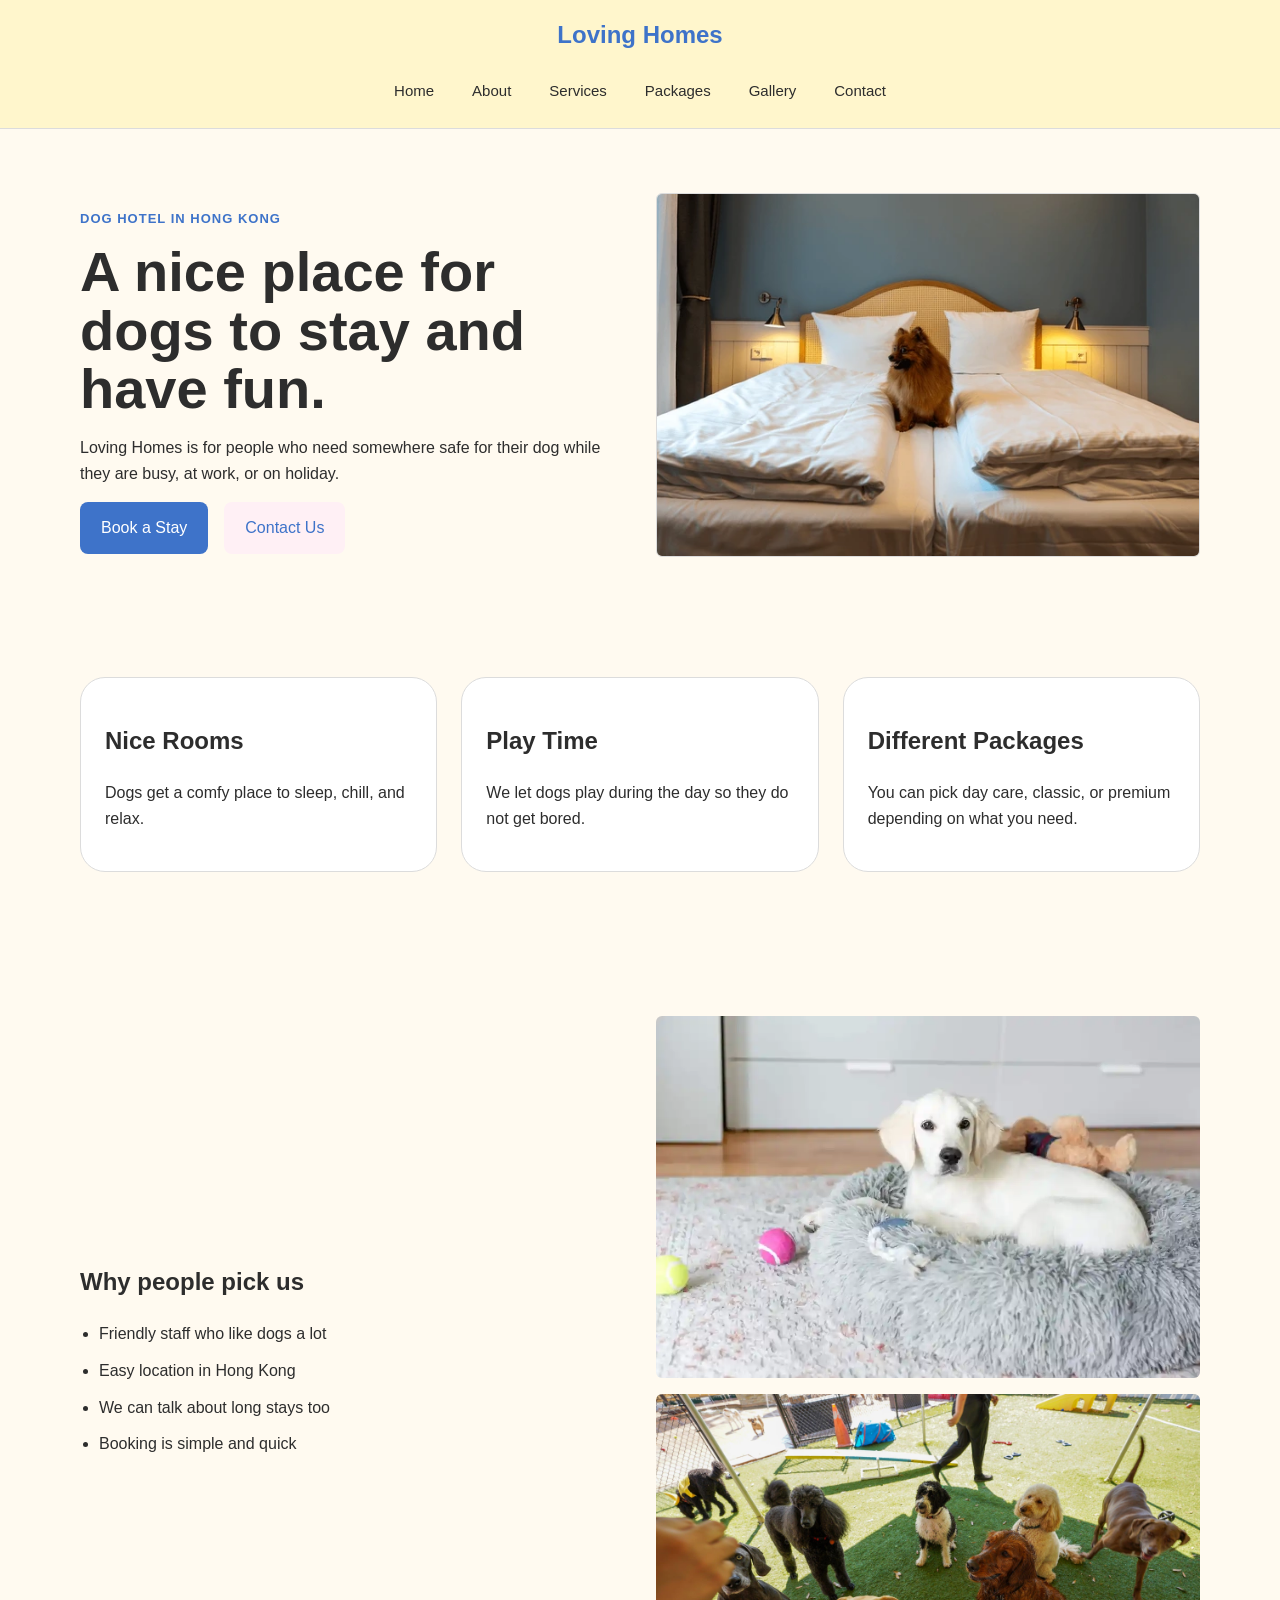
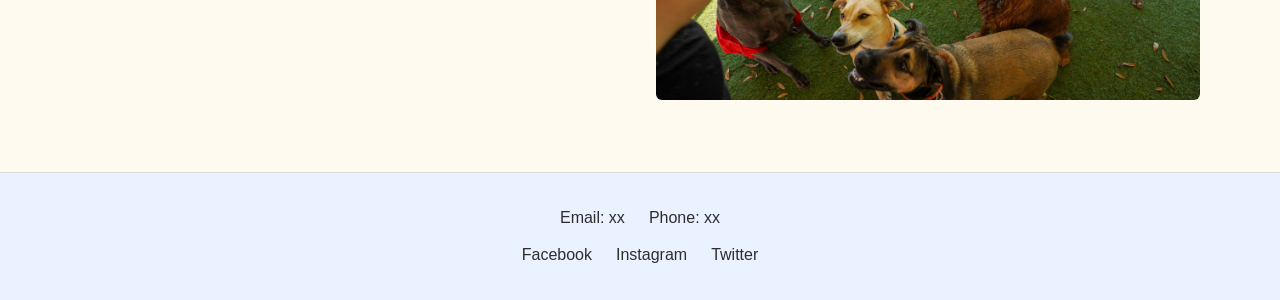
==== index.html @ 348a0caf "Add files via upload" ====
<!DOCTYPE html>
<html lang="en">
<head>
  <meta charset="UTF-8">
  <meta name="viewport" content="width=device-width, initial-scale=1.0">
  <title>Loving Homes</title>
  <link rel="stylesheet" href="../CSS/style.css">
</head>
<body>
  <header class="site-header">
    <div class="container nav-wrap">
      <a class="brand" href="index.html">Loving Homes</a>
      <button class="menu-toggle" type="button" aria-label="Open menu">Menu</button>
      <nav class="site-nav">
        <a href="index.html" class="active">Home</a>
        <a href="about.html">About</a>
        <a href="services.html">Services</a>
        <a href="packages.html">Packages</a>
        <a href="#">Gallery</a>
        <a href="contact.html">Contact</a>
      </nav>
    </div>
  </header>
  <main>
    <section class="hero">
      <div class="container hero-grid">
        <div class="hero-copy">
          <p class="eyebrow">Dog Hotel in Hong Kong</p>
          <h1>A nice place for dogs to stay and have fun.</h1>
          <p>Loving Homes is for people who need somewhere safe for their dog while they are busy, at work, or on holiday.</p>
          <div class="hero-actions">
            <a class="btn btn-primary" href="packages.html">Book a Stay</a>
            <a class="btn btn-secondary" href="contact.html">Contact Us</a>
          </div>
        </div>
        <div class="hero-media">
          <img src="../Images/hero.jpg" alt="Happy dog relaxing in a bright hotel room">
        </div>
      </div>
    </section>
    <section class="intro section">
      <div class="container cards">
        <article class="card">
          <h2>Nice Rooms</h2>
          <p>Dogs get a comfy place to sleep, chill, and relax.</p>
        </article>
        <article class="card">
          <h2>Play Time</h2>
          <p>We let dogs play during the day so they do not get bored.</p>
        </article>
        <article class="card">
          <h2>Different Packages</h2>
          <p>You can pick day care, classic, or premium depending on what you need.</p>
        </article>
      </div>
    </section>
    <section class="section feature-band">
      <div class="container split">
        <div>
          <h2>Why people pick us</h2>
          <ul class="feature-list">
            <li>Friendly staff who like dogs a lot</li>
            <li>Easy location in Hong Kong</li>
            <li>We can talk about long stays too</li>
            <li>Booking is simple and quick</li>
          </ul>
        </div>
        <div class="media-stack">
          <img src="../Images/room1.jpg" alt="Spacious dog room with bedding and toys">
          <img src="../Images/play1.jpg" alt="Dogs playing in a supervised activity area">
        </div>
      </div>
    </section>
  </main>
  <footer class="site-footer">
    <div class="container footer-grid">
      <div class="footer-contact">
        <p>Email: xx</p>
        <p>Phone: xx</p>
      </div>
      <div class="footer-social">
        <a href="https://facebook.com" target="_blank">Facebook</a>
        <a href="https://instagram.com" target="_blank">Instagram</a>
        <a href="https://twitter.com" target="_blank">Twitter</a>
      </div>
    </div>
  </footer>
  <script src="../JS/main.js"></script>
</body>
</html>
---- CSS/style.css ----
* {
  box-sizing: border-box;
}

body {
  margin: 0;
  font-family: Arial, Helvetica, sans-serif;
  color: #2d2d2d;
  background: #fffaf0;
  line-height: 1.6;
}

img {
  display: block;
  max-width: 100%;
  border-radius: 6px;
}

a {
  color: inherit;
  text-decoration: none;
}

.container {
  width: 90%;
  max-width: 1120px;
  margin: 0 auto;
}

.section {
  padding: 72px 0;
}

.site-header {
  position: sticky;
  top: 0;
  z-index: 10;
  background: #fff6cc;
  border-bottom: 1px solid #dcdcdc;
}

.nav-wrap {
  display: flex;
  flex-direction: column;
  align-items: center;
  gap: 16px;
  padding: 16px 0;
}

.brand {
  font-size: 24px;
  font-weight: 700;
  color: #3e73c9;
}

.site-nav {
  display: flex;
  flex-wrap: wrap;
  justify-content: center;
  gap: 10px;
  width: 100%;
}

.site-nav a {
  padding: 9px 14px;
  font-size: 15px;
}

.menu-toggle {
  display: none;
  border: 0;
  padding: 11px 16px;
  border-radius: 6px;
  background: #3e73c9;
  color: #ffffff;
}

.hero {
  padding: 64px 0 48px;
}

.hero-grid,
.split,
.footer-grid {
  display: grid;
  grid-template-columns: repeat(2, minmax(0, 1fr));
  gap: 32px;
  align-items: center;
}

.cards,
.package-grid,
.gallery-grid {
  display: grid;
  grid-template-columns: repeat(3, minmax(0, 1fr));
  gap: 24px;
}

.contact-grid {
  display: grid;
  justify-items: center;
}

.hero-copy h1,
.page-banner h1 {
  margin: 0 0 16px;
  font-size: 56px;
  line-height: 1.05;
}

.hero-copy p {
  max-width: 580px;
}

.eyebrow {
  font-size: 13px;
  font-weight: 700;
  letter-spacing: 1px;
  text-transform: uppercase;
  color: #3e73c9;
}

.hero-media img,
.card,
.package-card,
.contact-form,
.gallery-grid img {
  border: 1px solid #dcdcdc;
}

.card,
.package-card,
.contact-form {
  background: #ffffff;
  border-radius: 25px;
}

.card,
.package-card {
  padding: 24px;
}

.gallery-grid img {
  width: 100%;
  height: 250px;
  object-fit: cover;
}

.hero-actions {
  display: flex;
  flex-wrap: wrap;
  gap: 16px;
}

.btn {
  display: inline-block;
  padding: 13px 21px;
  border: 0;
  border-radius: 8px;
}

.btn-primary {
  background: #3e73c9;
  color: #ffffff;
}

.btn-secondary {
  background: #fff0f5;
  color: #3e73c9;
}

.feature-list {
  padding-left: 19px;
}

.feature-list li {
  margin-bottom: 11px;
}

.media-stack {
  display: grid;
  gap: 16px;
}

.page-main {
  min-height: 600px;
}

.page-banner {
  padding: 64px 0 24px;
}

.warm-bg {
  background: #fff6cc;
}

.price {
  font-size: 18px;
  font-weight: 700;
  color: #3e73c9;
}

.big-price {
  font-size: 22px;
}

.contact-form {
  width: 100%;
  max-width: 760px;
  padding: 27px;
}

.form-row {
  display: grid;
  gap: 6px;
  margin-bottom: 16px;
}

.form-row input,
.form-row select,
.form-row textarea {
  width: 100%;
  padding: 14px 16px;
  border: 1px solid #bfc8cf;
  border-radius: 14px;
  font: inherit;
}

.form-row input:focus,
.form-row select:focus,
.form-row textarea:focus {
  outline: 2px solid rgba(62, 115, 201, 0.2);
  border-color: #3e73c9;
}

.error-message {
  min-height: 16px;
  color: #b42318;
}

.field-error {
  border-color: #b42318 !important;
}

.form-status {
  margin-top: 16px;
  font-weight: 700;
}

.site-footer {
  padding: 32px 0;
  background: #eaf2ff;
  border-top: 1px solid #dcdcdc;
}

.footer-grid {
  grid-template-columns: minmax(0, 1fr);
  justify-items: center;
  text-align: center;
  gap: 12px;
}

.footer-contact,
.footer-social {
  display: flex;
  flex-wrap: wrap;
  justify-content: center;
  gap: 24px;
}

.footer-contact p,
.footer-social a {
  margin: 0;
}

@media (max-width: 900px) {
  .hero-grid,
  .split,
  .footer-grid,
  .cards,
  .package-grid,
  .gallery-grid {
    grid-template-columns: minmax(0, 1fr);
  }

  .hero-copy h1,
  .page-banner h1 {
    font-size: 42px;
  }
}

@media (max-width: 680px) {
  .container {
    width: min(92%, 100%);
  }

  .menu-toggle {
    display: inline-flex;
  }

  .site-nav {
    display: none;
    flex-direction: column;
    align-items: stretch;
    padding-top: 8px;
  }

  .site-nav.open {
    display: flex;
  }

  .section {
    padding: 56px 0;
  }

  .nav-wrap {
    align-items: stretch;
  }

  .brand {
    text-align: center;
  }

  .hero,
  .page-banner {
    padding-top: 48px;
  }

  .hero-copy h1,
  .page-banner h1 {
    font-size: 34px;
  }

  .contact-form {
    padding: 20px;
  }

  .footer-contact,
  .footer-social {
    gap: 12px;
  }
}
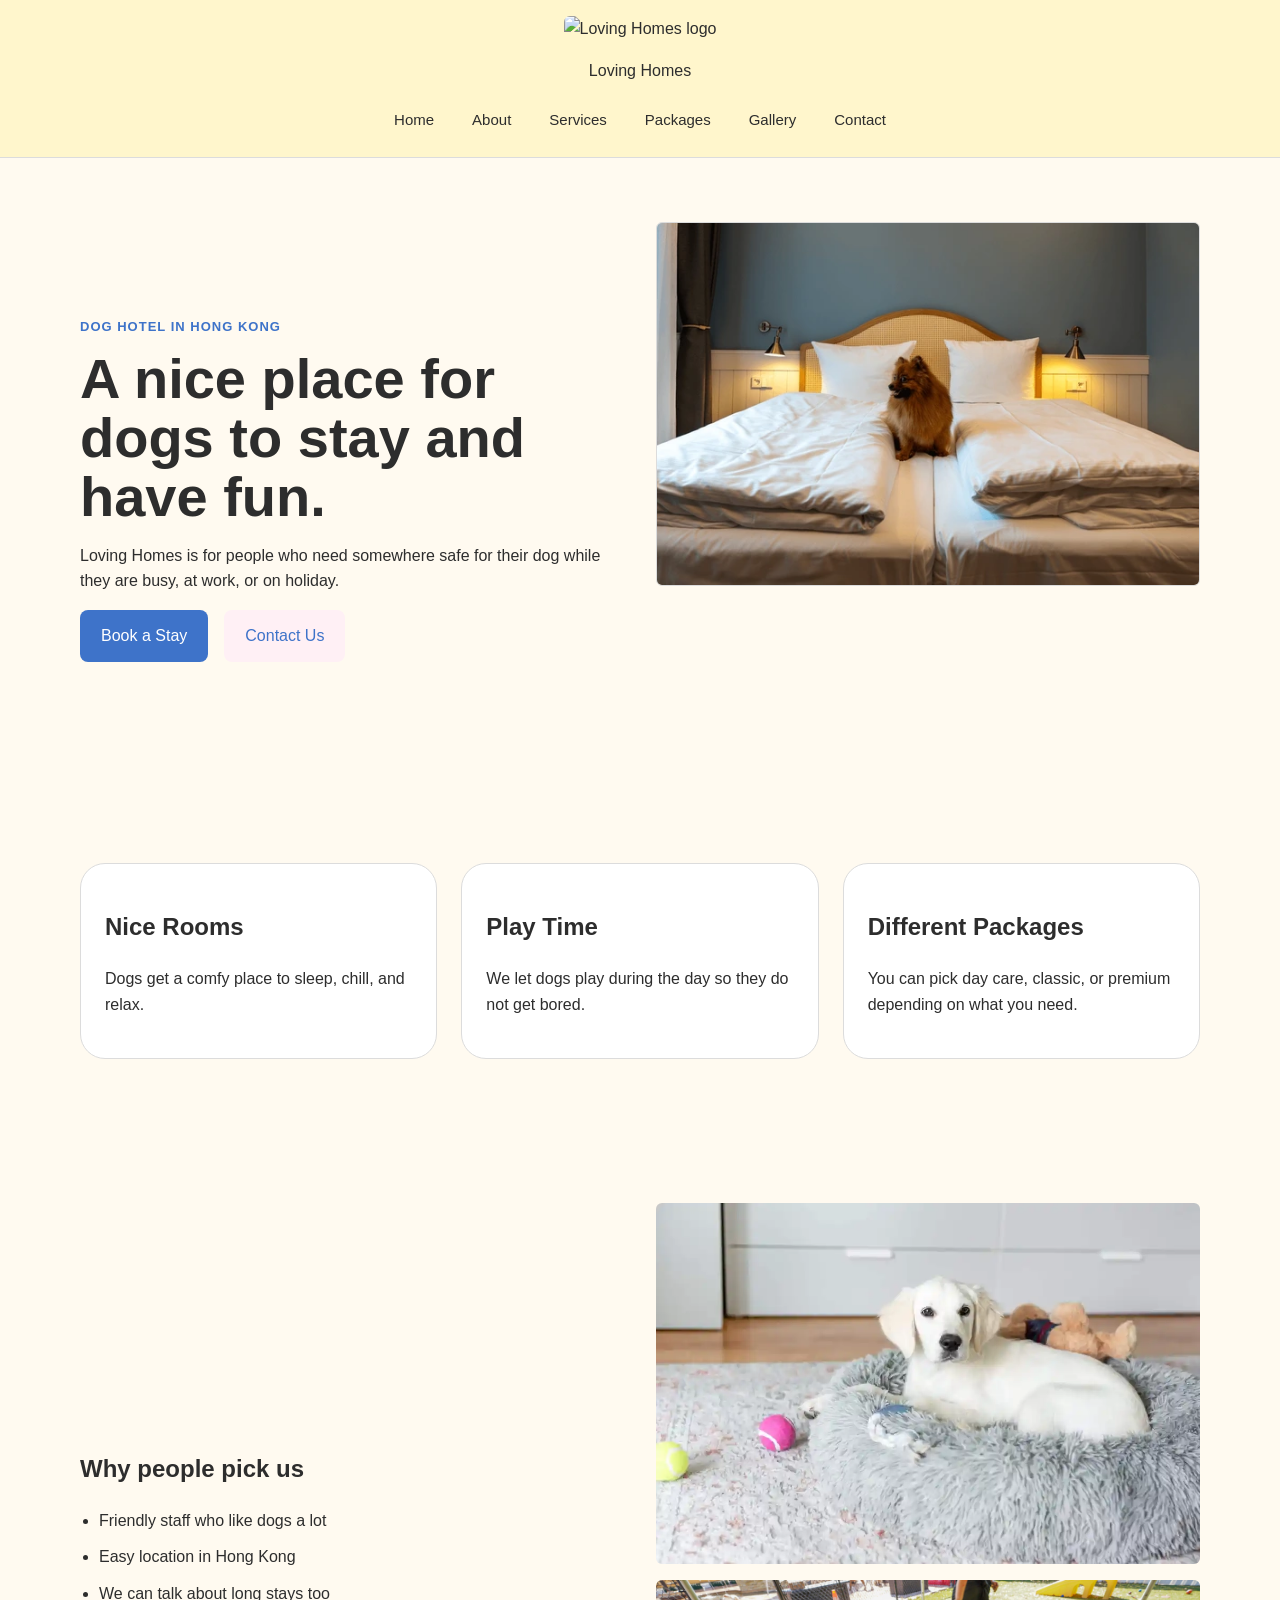
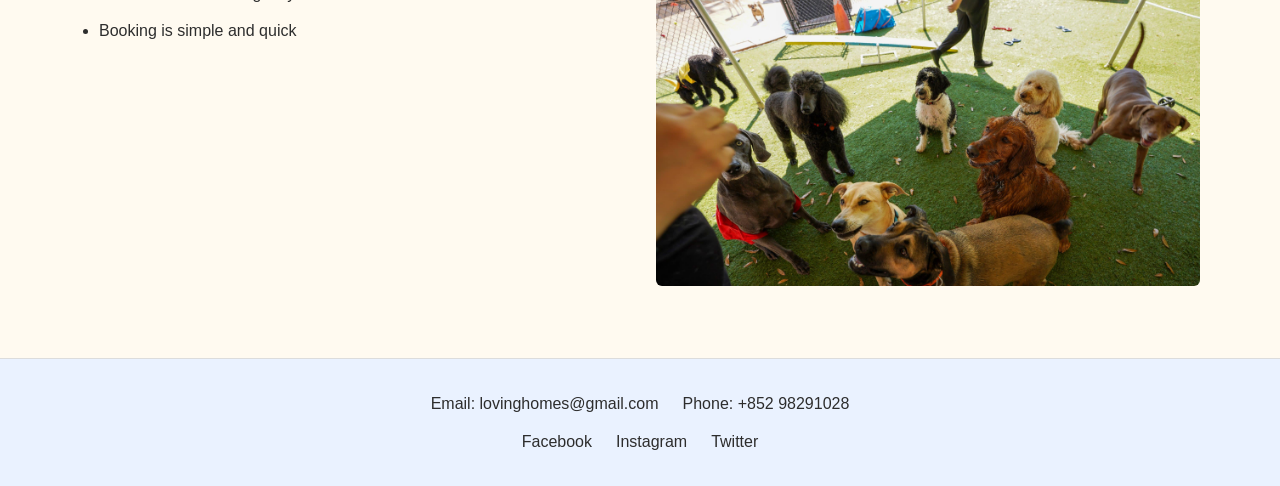
==== commit 7ee655be: "Add files via upload" ====
--- a/index.html
+++ b/index.html
@@ -1,4 +1,4 @@
-<!DOCTYPE html>
+﻿<!DOCTYPE html>
 <html lang="en">
 <head>
   <meta charset="UTF-8">
@@ -9,7 +9,10 @@
 <body>
   <header class="site-header">
     <div class="container nav-wrap">
-      <a class="brand" href="index.html">Loving Homes</a>
+      <a class="brand-logo" href="index.html">
+        <img src="../Images/logo.png" alt="Loving Homes logo">
+      </a>
+      <a class="brand-name" href="index.html">Loving Homes</a>
       <button class="menu-toggle" type="button" aria-label="Open menu">Menu</button>
       <nav class="site-nav">
         <a href="index.html" class="active">Home</a>
@@ -35,6 +38,12 @@
         </div>
         <div class="hero-media">
           <img src="../Images/hero.jpg" alt="Happy dog relaxing in a bright hotel room">
+          <a class="hero-ad-link" href="services.html" aria-label="View services">
+            <video autoplay muted loop playsinline aria-label="Loving Homes advertisement video">
+              <source src="../ad.mp4" type="video/mp4">
+              Your browser does not support the video tag.
+            </video>
+          </a>
         </div>
       </div>
     </section>
@@ -75,16 +84,20 @@
   <footer class="site-footer">
     <div class="container footer-grid">
       <div class="footer-contact">
-        <p>Email: xx</p>
-        <p>Phone: xx</p>
+        <p>Email: lovinghomes@gmail.com</p>
+        <p>Phone: +852 98291028</p>
       </div>
       <div class="footer-social">
-        <a href="https://facebook.com" target="_blank">Facebook</a>
-        <a href="https://instagram.com" target="_blank">Instagram</a>
-        <a href="https://twitter.com" target="_blank">Twitter</a>
+        <a href="https://facebook.com/loving_homes" target="_blank">Facebook</a>
+        <a href="https://instagram.com/loving_homes" target="_blank">Instagram</a>
+        <a href="https://twitter.com/loving_homes" target="_blank">Twitter</a>
       </div>
     </div>
   </footer>
   <script src="../JS/main.js"></script>
 </body>
 </html>
+
+
+
+
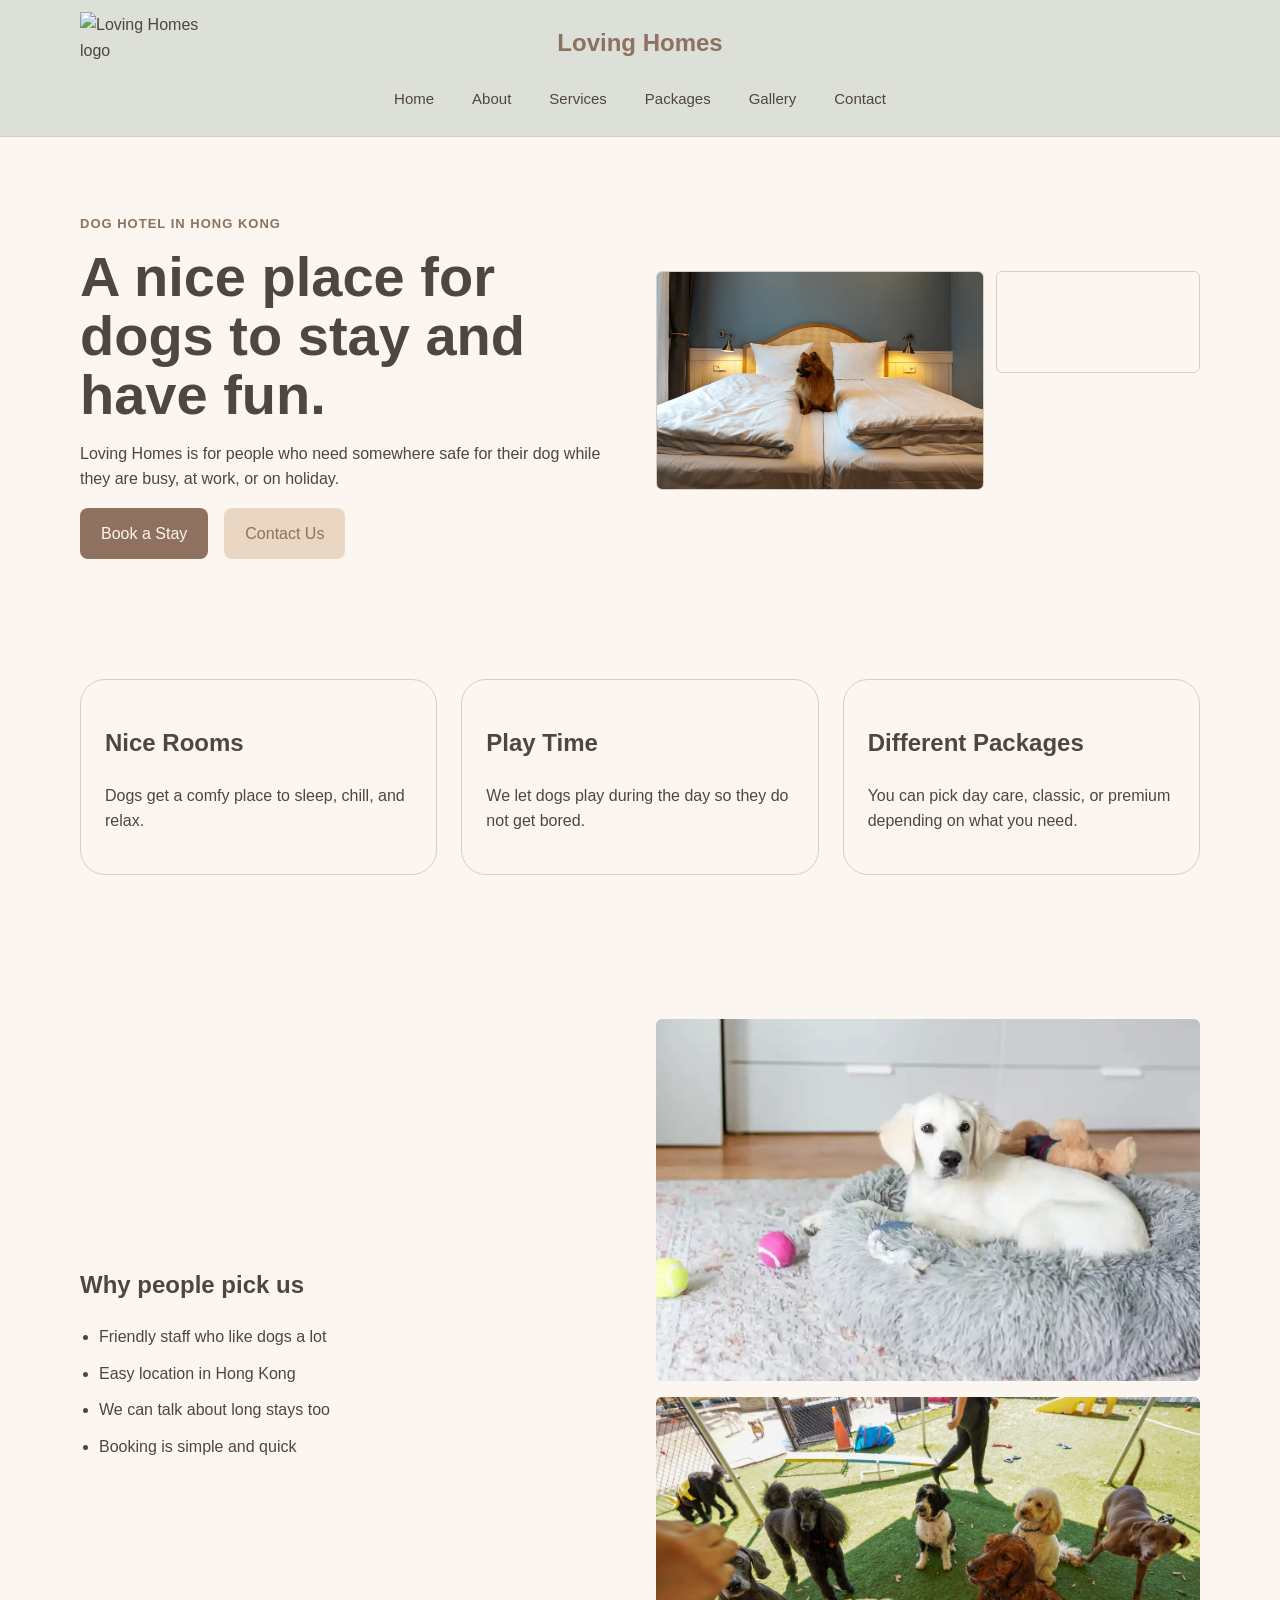
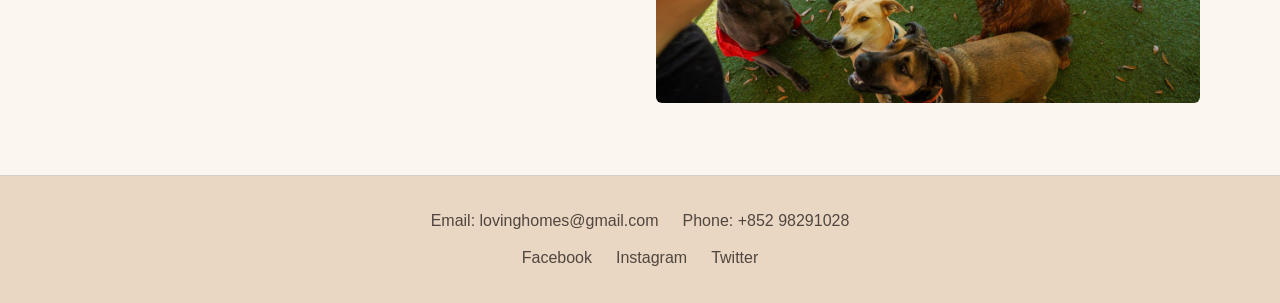
==== commit 5988a5cb: "Update file paths for CSS, images, and scripts" ====
--- a/index.html
+++ b/index.html
@@ -1,103 +1,104 @@
-﻿<!DOCTYPE html>
-<html lang="en">
-<head>
-  <meta charset="UTF-8">
-  <meta name="viewport" content="width=device-width, initial-scale=1.0">
-  <title>Loving Homes</title>
-  <link rel="stylesheet" href="../CSS/style.css">
-</head>
-<body>
-  <header class="site-header">
-    <div class="container nav-wrap">
-      <a class="brand-logo" href="index.html">
-        <img src="../Images/logo.png" alt="Loving Homes logo">
-      </a>
-      <a class="brand-name" href="index.html">Loving Homes</a>
-      <button class="menu-toggle" type="button" aria-label="Open menu">Menu</button>
-      <nav class="site-nav">
-        <a href="index.html" class="active">Home</a>
-        <a href="about.html">About</a>
-        <a href="services.html">Services</a>
-        <a href="packages.html">Packages</a>
-        <a href="#">Gallery</a>
-        <a href="contact.html">Contact</a>
-      </nav>
-    </div>
-  </header>
-  <main>
-    <section class="hero">
-      <div class="container hero-grid">
-        <div class="hero-copy">
-          <p class="eyebrow">Dog Hotel in Hong Kong</p>
-          <h1>A nice place for dogs to stay and have fun.</h1>
-          <p>Loving Homes is for people who need somewhere safe for their dog while they are busy, at work, or on holiday.</p>
-          <div class="hero-actions">
-            <a class="btn btn-primary" href="packages.html">Book a Stay</a>
-            <a class="btn btn-secondary" href="contact.html">Contact Us</a>
-          </div>
-        </div>
-        <div class="hero-media">
-          <img src="../Images/hero.jpg" alt="Happy dog relaxing in a bright hotel room">
-          <a class="hero-ad-link" href="services.html" aria-label="View services">
-            <video autoplay muted loop playsinline aria-label="Loving Homes advertisement video">
-              <source src="../ad.mp4" type="video/mp4">
-              Your browser does not support the video tag.
-            </video>
-          </a>
-        </div>
-      </div>
-    </section>
-    <section class="intro section">
-      <div class="container cards">
-        <article class="card">
-          <h2>Nice Rooms</h2>
-          <p>Dogs get a comfy place to sleep, chill, and relax.</p>
-        </article>
-        <article class="card">
-          <h2>Play Time</h2>
-          <p>We let dogs play during the day so they do not get bored.</p>
-        </article>
-        <article class="card">
-          <h2>Different Packages</h2>
-          <p>You can pick day care, classic, or premium depending on what you need.</p>
-        </article>
-      </div>
-    </section>
-    <section class="section feature-band">
-      <div class="container split">
-        <div>
-          <h2>Why people pick us</h2>
-          <ul class="feature-list">
-            <li>Friendly staff who like dogs a lot</li>
-            <li>Easy location in Hong Kong</li>
-            <li>We can talk about long stays too</li>
-            <li>Booking is simple and quick</li>
-          </ul>
-        </div>
-        <div class="media-stack">
-          <img src="../Images/room1.jpg" alt="Spacious dog room with bedding and toys">
-          <img src="../Images/play1.jpg" alt="Dogs playing in a supervised activity area">
-        </div>
-      </div>
-    </section>
-  </main>
-  <footer class="site-footer">
-    <div class="container footer-grid">
-      <div class="footer-contact">
-        <p>Email: lovinghomes@gmail.com</p>
-        <p>Phone: +852 98291028</p>
-      </div>
-      <div class="footer-social">
-        <a href="https://facebook.com/loving_homes" target="_blank">Facebook</a>
-        <a href="https://instagram.com/loving_homes" target="_blank">Instagram</a>
-        <a href="https://twitter.com/loving_homes" target="_blank">Twitter</a>
-      </div>
-    </div>
-  </footer>
-  <script src="../JS/main.js"></script>
-</body>
-</html>
+<!DOCTYPE html>
+<html lang="en">
+<head>
+  <meta charset="UTF-8">
+  <meta name="viewport" content="width=device-width, initial-scale=1.0">
+  <title>Loving Homes</title>
+  <link rel="stylesheet" href="CSS/style.css">
+</head>
+<body>
+  <header class="site-header">
+    <div class="container nav-wrap">
+      <a class="brand-logo" href="index.html">
+        <img src="Images/logo.png" alt="Loving Homes logo">
+      </a>
+      <a class="brand-name" href="index.html">Loving Homes</a>
+      <button class="menu-toggle" type="button" aria-label="Open menu">Menu</button>
+      <nav class="site-nav">
+        <a href="index.html" class="active">Home</a>
+        <a href="HTML/about.html">About</a>
+        <a href="HTML/services.html">Services</a>
+        <a href="HTML/packages.html">Packages</a>
+        <a href="#">Gallery</a>
+        <a href="HTML/contact.html">Contact</a>
+      </nav>
+    </div>
+  </header>
 
+  <main>
+    <section class="hero">
+      <div class="container hero-grid">
+        <div class="hero-copy">
+          <p class="eyebrow">Dog Hotel in Hong Kong</p>
+          <h1>A nice place for dogs to stay and have fun.</h1>
+          <p>Loving Homes is for people who need somewhere safe for their dog while they are busy, at work, or on holiday.</p>
+          <div class="hero-actions">
+            <a class="btn btn-primary" href="HTML/packages.html">Book a Stay</a>
+            <a class="btn btn-secondary" href="HTML/contact.html">Contact Us</a>
+          </div>
+        </div>
+        <div class="hero-media">
+          <img src="Images/hero.jpg" alt="Happy dog relaxing in a bright hotel room">
+          <a class="hero-ad-link" href="HTML/services.html" aria-label="View services">
+            <video autoplay muted loop playsinline aria-label="Loving Homes advertisement video">
+              <source src="ad.mp4" type="video/mp4">
+              Your browser does not support the video tag.
+            </video>
+          </a>
+        </div>
+      </div>
+    </section>
 
+    <section class="intro section">
+      <div class="container cards">
+        <article class="card">
+          <h2>Nice Rooms</h2>
+          <p>Dogs get a comfy place to sleep, chill, and relax.</p>
+        </article>
+        <article class="card">
+          <h2>Play Time</h2>
+          <p>We let dogs play during the day so they do not get bored.</p>
+        </article>
+        <article class="card">
+          <h2>Different Packages</h2>
+          <p>You can pick day care, classic, or premium depending on what you need.</p>
+        </article>
+      </div>
+    </section>
 
+    <section class="section feature-band">
+      <div class="container split">
+        <div>
+          <h2>Why people pick us</h2>
+          <ul class="feature-list">
+            <li>Friendly staff who like dogs a lot</li>
+            <li>Easy location in Hong Kong</li>
+            <li>We can talk about long stays too</li>
+            <li>Booking is simple and quick</li>
+          </ul>
+        </div>
+        <div class="media-stack">
+          <img src="Images/room1.jpg" alt="Spacious dog room with bedding and toys">
+          <img src="Images/play1.jpg" alt="Dogs playing in a supervised activity area">
+        </div>
+      </div>
+    </section>
+  </main>
 
+  <footer class="site-footer">
+    <div class="container footer-grid">
+      <div class="footer-contact">
+        <p>Email: lovinghomes@gmail.com</p>
+        <p>Phone: +852 98291028</p>
+      </div>
+      <div class="footer-social">
+        <a href="https://facebook.com/loving_homes" target="_blank">Facebook</a>
+        <a href="https://instagram.com/loving_homes" target="_blank">Instagram</a>
+        <a href="https://twitter.com/loving_homes" target="_blank">Twitter</a>
+      </div>
+    </div>
+  </footer>
+
+  <script src="JS/main.js"></script>
+</body>
+</html>
--- a/CSS/style.css
+++ b/CSS/style.css
@@ -1,12 +1,21 @@
-* {
-  box-sizing: border-box;
+* {
+  box-sizing: border-box;
+}
+
+:root {
+  --color-sage: #dce0d9;
+  --color-cream: #fbf6ef;
+  --color-peach: #ead7c3;
+  --color-text: #4f463f;
+  --color-accent: #8f715f;
+  --color-border: #d8cec4;
 }
 
 body {
   margin: 0;
   font-family: Arial, Helvetica, sans-serif;
-  color: #2d2d2d;
-  background: #fffaf0;
+  color: var(--color-text);
+  background: var(--color-cream);
   line-height: 1.6;
 }
 
@@ -21,10 +30,22 @@
   text-decoration: none;
 }
 
-.container {
-  width: 90%;
-  max-width: 1120px;
-  margin: 0 auto;
+.container {
+  width: 90%;
+  max-width: 1120px;
+  margin: 0 auto;
+}
+
+.sr-only {
+  position: absolute;
+  width: 1px;
+  height: 1px;
+  padding: 0;
+  margin: -1px;
+  overflow: hidden;
+  clip: rect(0, 0, 0, 0);
+  white-space: nowrap;
+  border: 0;
 }
 
 .section {
@@ -35,30 +56,83 @@
   position: sticky;
   top: 0;
   z-index: 10;
-  background: #fff6cc;
-  border-bottom: 1px solid #dcdcdc;
-}
-
-.nav-wrap {
-  display: flex;
-  flex-direction: column;
-  align-items: center;
-  gap: 16px;
-  padding: 16px 0;
-}
-
-.brand {
+  background: var(--color-sage);
+  border-bottom: 1px solid var(--color-border);
+}
+
+.nav-wrap {
+  position: relative;
+  display: flex;
+  flex-direction: column;
+  align-items: center;
+  gap: 16px;
+  padding: 24px 0 16px;
+}
+
+.brand-logo {
+  position: absolute;
+  top: 12px;
+  left: 0;
+  display: inline-flex;
+  align-items: center;
+}
+
+.brand-logo img {
+  width: 140px;
+  height: 140px;
+  object-fit: contain;
+  border-radius: 0;
+}
+
+.brand-name {
   font-size: 24px;
   font-weight: 700;
-  color: #3e73c9;
-}
-
-.site-nav {
-  display: flex;
-  flex-wrap: wrap;
-  justify-content: center;
-  gap: 10px;
-  width: 100%;
+  color: var(--color-accent);
+  text-align: center;
+}
+
+.site-nav {
+  display: flex;
+  flex-wrap: wrap;
+  justify-content: center;
+  gap: 10px;
+  width: 100%;
+}
+
+.site-search {
+  display: flex;
+  flex-wrap: wrap;
+  justify-content: center;
+  align-items: center;
+  gap: 12px;
+  width: 100%;
+}
+
+.site-search input {
+  width: min(320px, 100%);
+  padding: 12px 16px;
+  border: 1px solid var(--color-border);
+  border-radius: 999px;
+  font: inherit;
+  background: #ffffff;
+}
+
+.site-search input:focus {
+  outline: 2px solid rgba(143, 113, 95, 0.2);
+  border-color: var(--color-accent);
+}
+
+.site-search-button {
+  padding: 12px 20px;
+  cursor: pointer;
+}
+
+.search-status {
+  width: 100%;
+  margin: 0;
+  text-align: center;
+  font-size: 14px;
+  color: var(--color-accent);
 }
 
 .site-nav a {
@@ -71,8 +145,8 @@
   border: 0;
   padding: 11px 16px;
   border-radius: 6px;
-  background: #3e73c9;
-  color: #ffffff;
+  background: var(--color-accent);
+  color: var(--color-cream);
 }
 
 .hero {
@@ -117,21 +191,50 @@
   font-weight: 700;
   letter-spacing: 1px;
   text-transform: uppercase;
-  color: #3e73c9;
+  color: var(--color-accent);
 }
 
 .hero-media img,
+.hero-media video,
 .card,
 .package-card,
 .contact-form,
 .gallery-grid img {
-  border: 1px solid #dcdcdc;
+  border: 1px solid var(--color-border);
+}
+
+.hero-media {
+  display: grid;
+  grid-template-columns: minmax(0, 1fr) minmax(0, 0.62fr);
+  align-items: start;
+  gap: 12px;
+}
+
+.hero-media img {
+  width: 100%;
+  height: 100%;
+  object-fit: cover;
+}
+
+.hero-media video {
+  width: 100%;
+  max-height: 320px;
+  object-fit: cover;
+  border-radius: 6px;
+}
+
+.hero-ad-link {
+  display: block;
+}
+
+.hero-ad-link video {
+  pointer-events: none;
 }
 
 .card,
 .package-card,
 .contact-form {
-  background: #ffffff;
+  background: var(--color-cream);
   border-radius: 25px;
 }
 
@@ -152,21 +255,21 @@
   gap: 16px;
 }
 
-.btn {
-  display: inline-block;
-  padding: 13px 21px;
-  border: 0;
-  border-radius: 8px;
+.btn {
+  display: inline-block;
+  padding: 13px 21px;
+  border: 0;
+  border-radius: 8px;
 }
 
 .btn-primary {
-  background: #3e73c9;
-  color: #ffffff;
+  background: var(--color-accent);
+  color: var(--color-cream);
 }
 
 .btn-secondary {
-  background: #fff0f5;
-  color: #3e73c9;
+  background: var(--color-peach);
+  color: var(--color-accent);
 }
 
 .feature-list {
@@ -182,6 +285,25 @@
   gap: 16px;
 }
 
+.services-media {
+  display: grid;
+  grid-template-columns: minmax(0, 1fr) minmax(0, 0.8fr);
+  gap: 12px;
+  align-items: start;
+}
+
+.services-media img,
+.services-media video {
+  width: 100%;
+  border: 1px solid var(--color-border);
+  border-radius: 6px;
+}
+
+.services-media video {
+  max-height: 280px;
+  object-fit: cover;
+}
+
 .page-main {
   min-height: 600px;
 }
@@ -191,13 +313,13 @@
 }
 
 .warm-bg {
-  background: #fff6cc;
+  background: var(--color-sage);
 }
 
 .price {
   font-size: 18px;
   font-weight: 700;
-  color: #3e73c9;
+  color: var(--color-accent);
 }
 
 .big-price {
@@ -221,7 +343,7 @@
 .form-row textarea {
   width: 100%;
   padding: 14px 16px;
-  border: 1px solid #bfc8cf;
+  border: 1px solid var(--color-border);
   border-radius: 14px;
   font: inherit;
 }
@@ -229,8 +351,8 @@
 .form-row input:focus,
 .form-row select:focus,
 .form-row textarea:focus {
-  outline: 2px solid rgba(62, 115, 201, 0.2);
-  border-color: #3e73c9;
+  outline: 2px solid rgba(143, 113, 95, 0.2);
+  border-color: var(--color-accent);
 }
 
 .error-message {
@@ -249,8 +371,8 @@
 
 .site-footer {
   padding: 32px 0;
-  background: #eaf2ff;
-  border-top: 1px solid #dcdcdc;
+  background: var(--color-peach);
+  border-top: 1px solid var(--color-border);
 }
 
 .footer-grid {
@@ -283,19 +405,54 @@
     grid-template-columns: minmax(0, 1fr);
   }
 
+  .hero-media,
+  .services-media {
+    grid-template-columns: 1fr;
+  }
+
   .hero-copy h1,
   .page-banner h1 {
     font-size: 42px;
   }
 }
 
-@media (max-width: 680px) {
+@media (max-width: 680px) {
+  .site-search {
+    justify-content: stretch;
+  }
+
+  .site-search input,
+  .site-search-button {
+    width: 100%;
+  }
   .container {
     width: min(92%, 100%);
   }
 
+  .nav-wrap {
+  position: relative;
+  display: flex;
+  flex-direction: column;
+  align-items: center;
+  gap: 16px;
+  padding: 24px 0 16px;
+}
+
+  .brand-logo {
+  position: absolute;
+  top: 12px;
+  left: 0;
+  display: inline-flex;
+  align-items: center;
+}
+
+  .brand-name {
+    text-align: left;
+  }
+
   .menu-toggle {
     display: inline-flex;
+    align-self: flex-end;
   }
 
   .site-nav {
@@ -313,14 +470,6 @@
     padding: 56px 0;
   }
 
-  .nav-wrap {
-    align-items: stretch;
-  }
-
-  .brand {
-    text-align: center;
-  }
-
   .hero,
   .page-banner {
     padding-top: 48px;
@@ -340,3 +489,10 @@
     gap: 12px;
   }
 }
+
+
+
+
+
+
+
